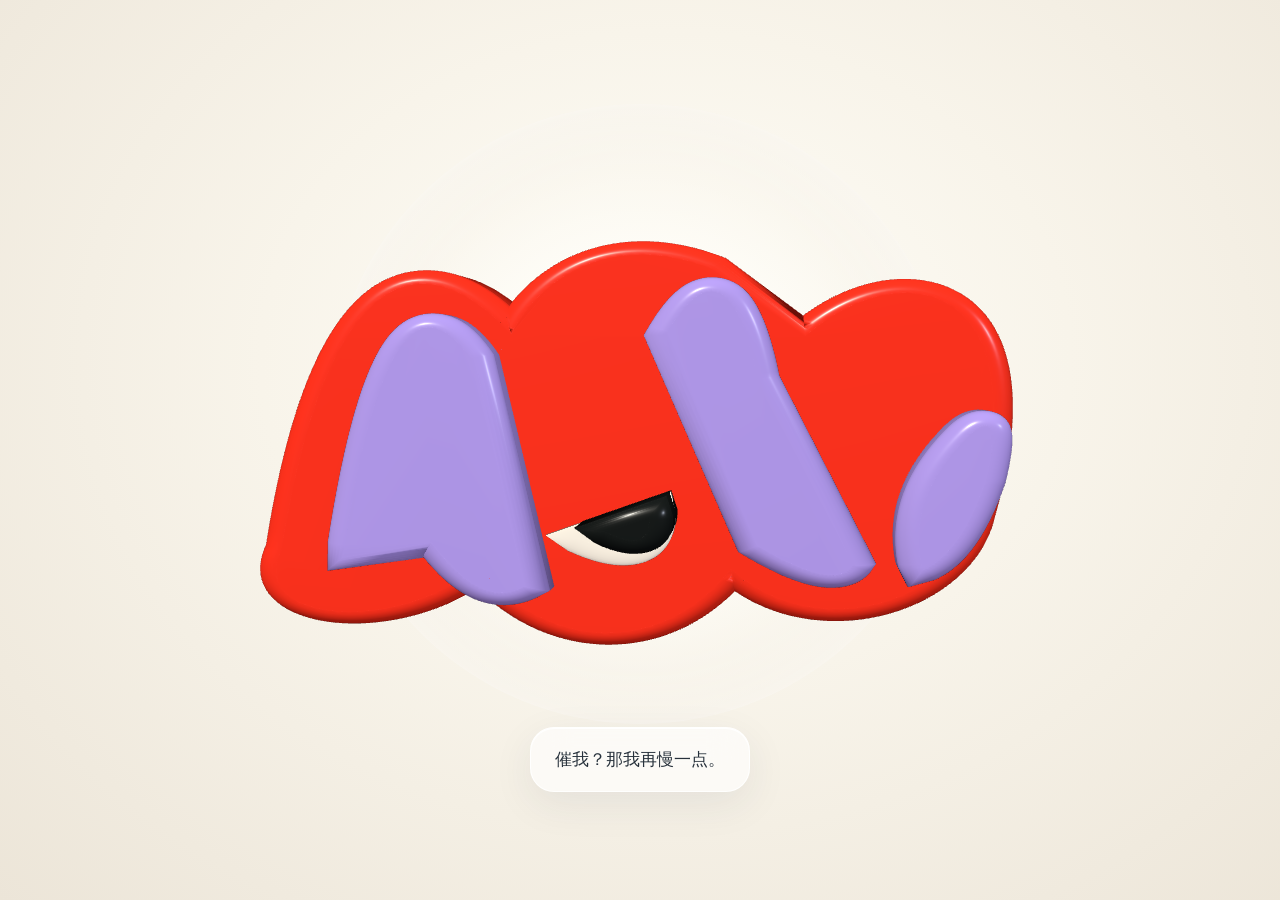
==== friends.html @ cf563f34 "Keep speech clear of faces and refresh animation cache" ====
<!doctype html><html lang="zh-CN"><head><meta charset="utf-8"><meta name="viewport" content="width=device-width,initial-scale=1,viewport-fit=cover"><title>情绪小怪</title><link rel="stylesheet" href="style.css?v=9"><style>.speech-bubble{top:auto;bottom:12%;transform:translateX(-50%)}.speech-bubble.show{transform:translateX(-50%)}.speech-bubble:after{display:none}</style></head><body><main aria-label="触摸你的果冻小怪"><div class="halo" aria-hidden="true"></div><canvas id="jelly" role="button" tabindex="0" aria-label="点击角色，听它说话"></canvas></main><script type="module" src="friends.js?v=2"></script></body></html>
---- style.css ----
:root{color-scheme:light;background:#f6f1e8}*{box-sizing:border-box}html,body{width:100%;height:100%;margin:0;overflow:hidden}body{background:radial-gradient(ellipse at 52% 40%,#fffef8 0%,#f8f4ea 43%,#ece5d8 100%)}main{position:relative;width:100%;height:100%;isolation:isolate;overflow:hidden}canvas{position:absolute;inset:0;width:100%;height:100%;outline:0;touch-action:none;cursor:grab;z-index:3}canvas:active{cursor:grabbing}canvas:focus-visible{outline:2px solid #ada9c1;outline-offset:-12px;border-radius:22px}.halo{position:absolute;left:50%;top:46%;width:min(74vw,620px);aspect-ratio:1;border-radius:50%;transform:translate(-50%,-50%);background:radial-gradient(circle,#fffef9 30%,#f1eadc55 70%,transparent 72%);box-shadow:inset 0 0 90px #fff9;z-index:0}.orbit{position:absolute;border:1px solid #cdc5b94d;border-radius:50%;pointer-events:none;z-index:1}.orbit-a{width:18px;height:18px;left:18%;top:24%}.orbit-b{width:10px;height:10px;right:19%;bottom:24%;background:#e8ddc359}.fallback{position:absolute;left:50%;top:48%;width:min(75vw,420px);max-height:80vh;object-fit:contain;transform:translate(-50%,-50%);mix-blend-mode:multiply;z-index:2}.ready .fallback{visibility:hidden;pointer-events:none}.touch-ring{position:absolute;left:50%;top:73%;width:34px;height:14px;border:1px solid #c2b7a373;border-radius:50%;transform:translate(-50%,-50%);pointer-events:none;z-index:1;animation:hint 3.5s ease-in-out infinite}@keyframes hint{0%,60%,100%{opacity:.12;transform:translate(-50%,-50%) scale(.85)}75%{opacity:.6;transform:translate(-50%,-50%) scale(1.2)}}@media(prefers-reduced-motion:reduce){.touch-ring{animation:none}}
.speech-bubble{position:absolute;z-index:5;left:50%;top:max(32px,14%);transform:translate(-50%,12px) scale(.96);width:max-content;max-width:calc(100% - 48px);padding:18px 24px;border-radius:24px;background:rgba(255,255,255,.64);border:1px solid rgba(255,255,255,.88);box-shadow:0 12px 40px #28334714,inset 0 1px 0 #fff;backdrop-filter:blur(18px);-webkit-backdrop-filter:blur(18px);color:#27313b;font:500 17px/1.6 'Microsoft YaHei',sans-serif;opacity:0;pointer-events:none;transition:opacity .25s,transform .35s}.speech-bubble.show{opacity:1;transform:translate(-50%,0) scale(1)}.speech-bubble:after{content:'';position:absolute;bottom:-7px;left:60%;width:14px;height:14px;background:rgba(255,255,255,.64);transform:rotate(45deg);border-right:1px solid #fff9;border-bottom:1px solid #fff9}@media(max-width:600px){.speech-bubble{top:22%;font-size:16px;padding:14px 20px}}@media(prefers-reduced-motion:reduce){.speech-bubble{transition:none}}
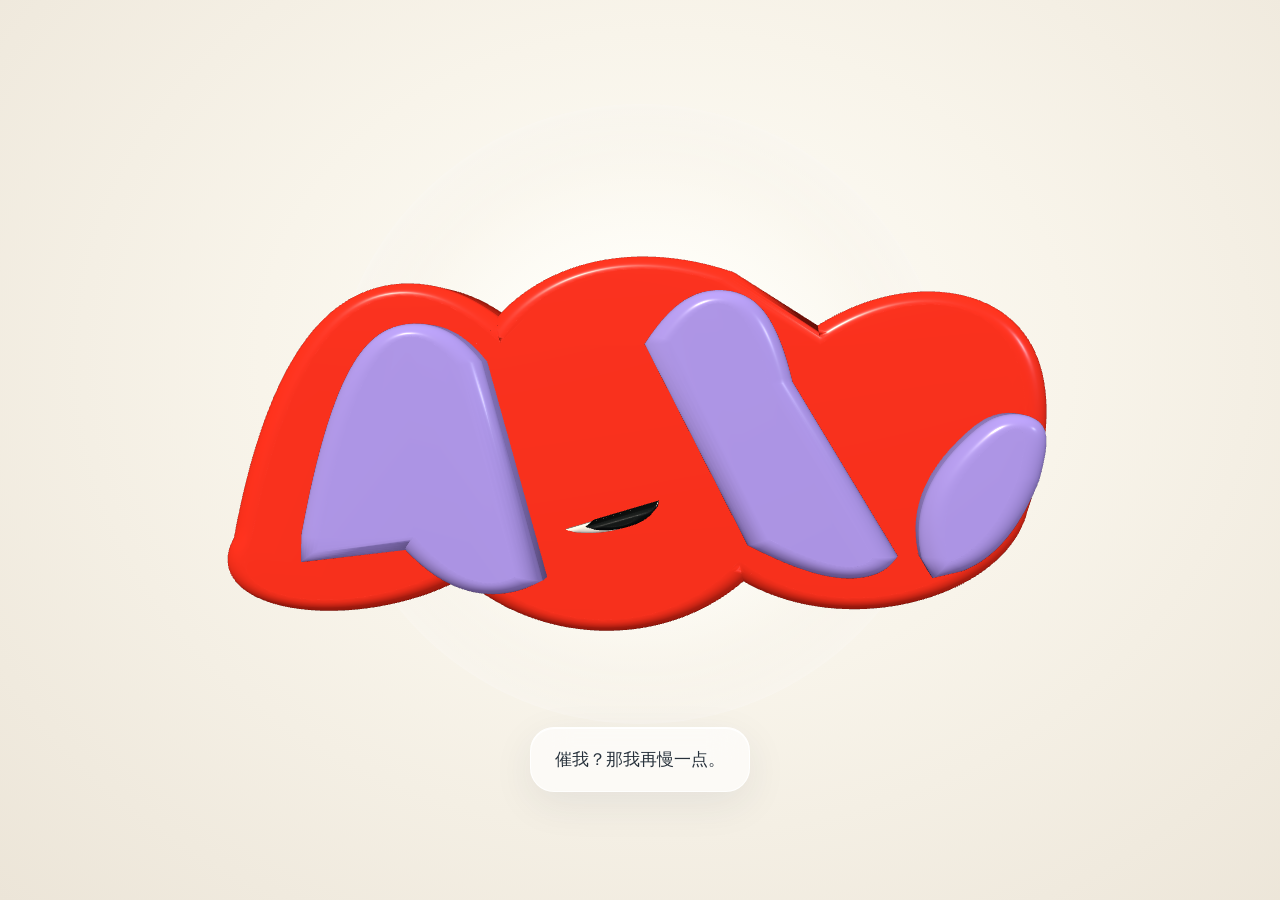
==== commit b5bad08a: "Add continuous elastic gestures and integrated hiding motion" ====
--- a/friends.html
+++ b/friends.html
@@ -1 +1 @@
-<!doctype html><html lang="zh-CN"><head><meta charset="utf-8"><meta name="viewport" content="width=device-width,initial-scale=1,viewport-fit=cover"><title>情绪小怪</title><link rel="stylesheet" href="style.css?v=9"><style>.speech-bubble{top:auto;bottom:12%;transform:translateX(-50%)}.speech-bubble.show{transform:translateX(-50%)}.speech-bubble:after{display:none}</style></head><body><main aria-label="触摸你的果冻小怪"><div class="halo" aria-hidden="true"></div><canvas id="jelly" role="button" tabindex="0" aria-label="点击角色，听它说话"></canvas></main><script type="module" src="friends.js?v=2"></script></body></html>
+<!doctype html><html lang="zh-CN"><head><meta charset="utf-8"><meta name="viewport" content="width=device-width,initial-scale=1,viewport-fit=cover"><title>情绪小怪</title><link rel="stylesheet" href="style.css?v=9"><style>.speech-bubble{top:auto;bottom:12%;transform:translateX(-50%)}.speech-bubble.show{transform:translateX(-50%)}.speech-bubble:after{display:none}</style></head><body><main aria-label="触摸你的果冻小怪"><div class="halo" aria-hidden="true"></div><canvas id="jelly" role="button" tabindex="0" aria-label="点击角色，听它说话"></canvas></main><script type="module" src="friends.js?v=3"></script></body></html>
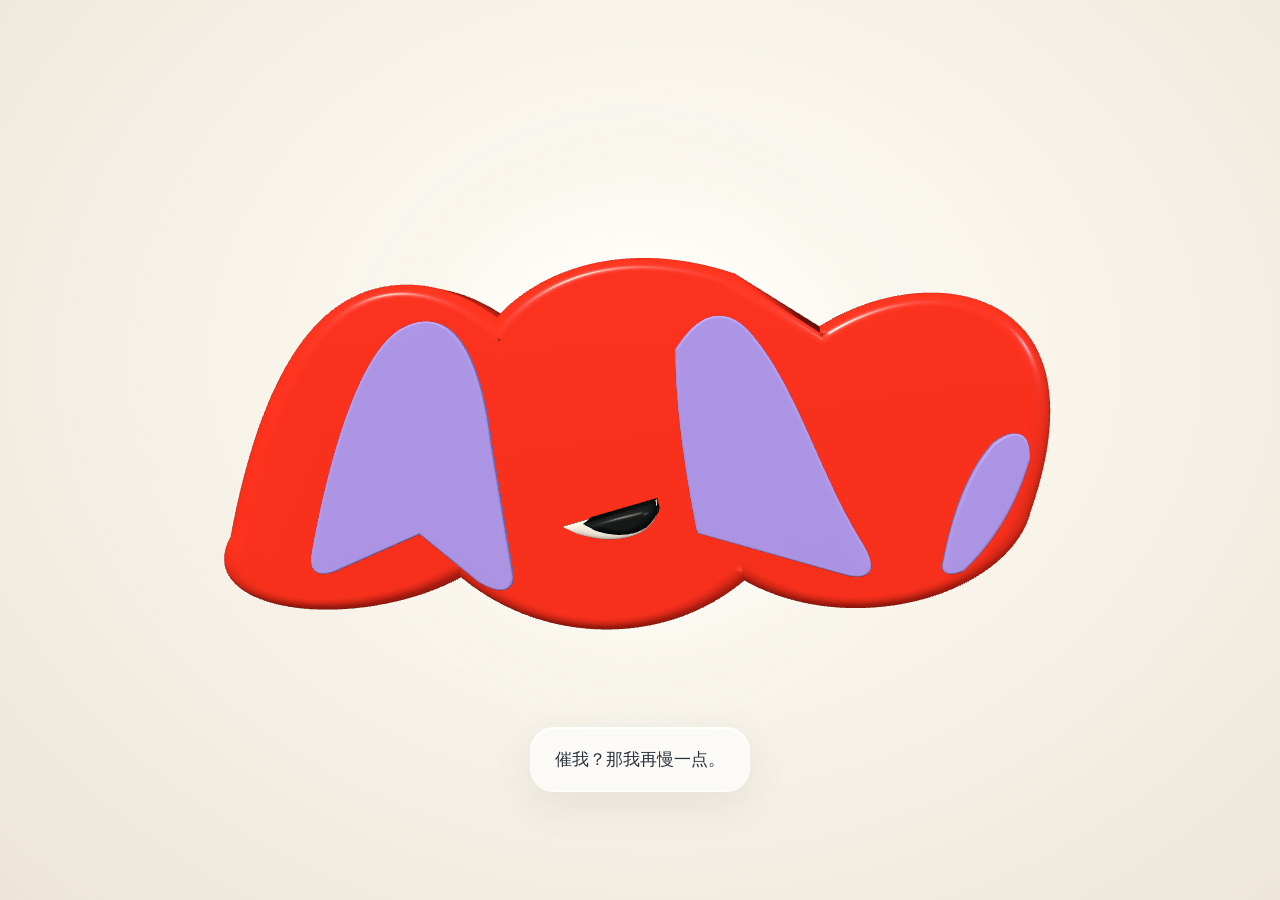
==== commit 359fcfb8: "Refine character details and add drag to orbit all ten models" ====
--- a/friends.html
+++ b/friends.html
@@ -1 +1 @@
-<!doctype html><html lang="zh-CN"><head><meta charset="utf-8"><meta name="viewport" content="width=device-width,initial-scale=1,viewport-fit=cover"><title>情绪小怪</title><link rel="stylesheet" href="style.css?v=9"><style>.speech-bubble{top:auto;bottom:12%;transform:translateX(-50%)}.speech-bubble.show{transform:translateX(-50%)}.speech-bubble:after{display:none}</style></head><body><main aria-label="触摸你的果冻小怪"><div class="halo" aria-hidden="true"></div><canvas id="jelly" role="button" tabindex="0" aria-label="点击角色，听它说话"></canvas></main><script type="module" src="friends.js?v=3"></script></body></html>
+<!doctype html><html lang="zh-CN"><head><meta charset="utf-8"><meta name="viewport" content="width=device-width,initial-scale=1,viewport-fit=cover"><title>情绪小怪</title><link rel="stylesheet" href="style.css?v=9"><style>.speech-bubble{top:auto;bottom:12%;transform:translateX(-50%)}.speech-bubble.show{transform:translateX(-50%)}.speech-bubble:after{display:none}</style></head><body><main aria-label="触摸你的果冻小怪"><div class="halo" aria-hidden="true"></div><canvas id="jelly" role="button" tabindex="0" aria-label="点击角色，听它说话"></canvas></main><script type="module" src="friends.js?v=4"></script></body></html>
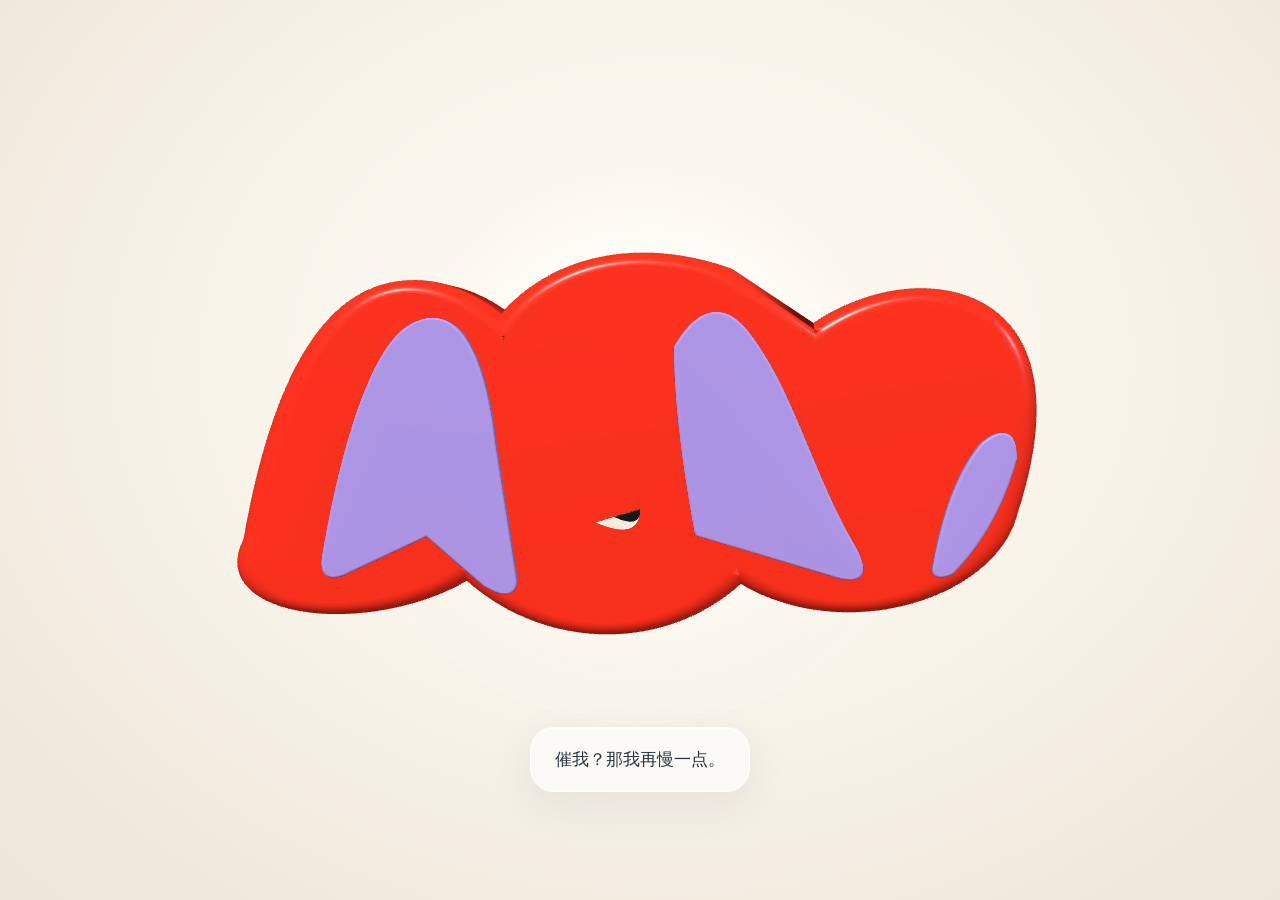
==== commit 4ba53520: "Attach facial details to bodies and fix cover occlusion and band edges" ====
--- a/friends.html
+++ b/friends.html
@@ -1 +1 @@
-<!doctype html><html lang="zh-CN"><head><meta charset="utf-8"><meta name="viewport" content="width=device-width,initial-scale=1,viewport-fit=cover"><title>情绪小怪</title><link rel="stylesheet" href="style.css?v=9"><style>.speech-bubble{top:auto;bottom:12%;transform:translateX(-50%)}.speech-bubble.show{transform:translateX(-50%)}.speech-bubble:after{display:none}</style></head><body><main aria-label="触摸你的果冻小怪"><div class="halo" aria-hidden="true"></div><canvas id="jelly" role="button" tabindex="0" aria-label="点击角色，听它说话"></canvas></main><script type="module" src="friends.js?v=4"></script></body></html>
+<!doctype html><html lang="zh-CN"><head><meta charset="utf-8"><meta name="viewport" content="width=device-width,initial-scale=1,viewport-fit=cover"><title>情绪小怪</title><link rel="stylesheet" href="style.css?v=9"><style>.speech-bubble{top:auto;bottom:12%;transform:translateX(-50%)}.speech-bubble.show{transform:translateX(-50%)}.speech-bubble:after{display:none}</style></head><body><main aria-label="触摸你的果冻小怪"><div class="halo" aria-hidden="true"></div><canvas id="jelly" role="button" tabindex="0" aria-label="点击角色，听它说话"></canvas></main><script type="module" src="friends.js?v=5"></script></body></html>
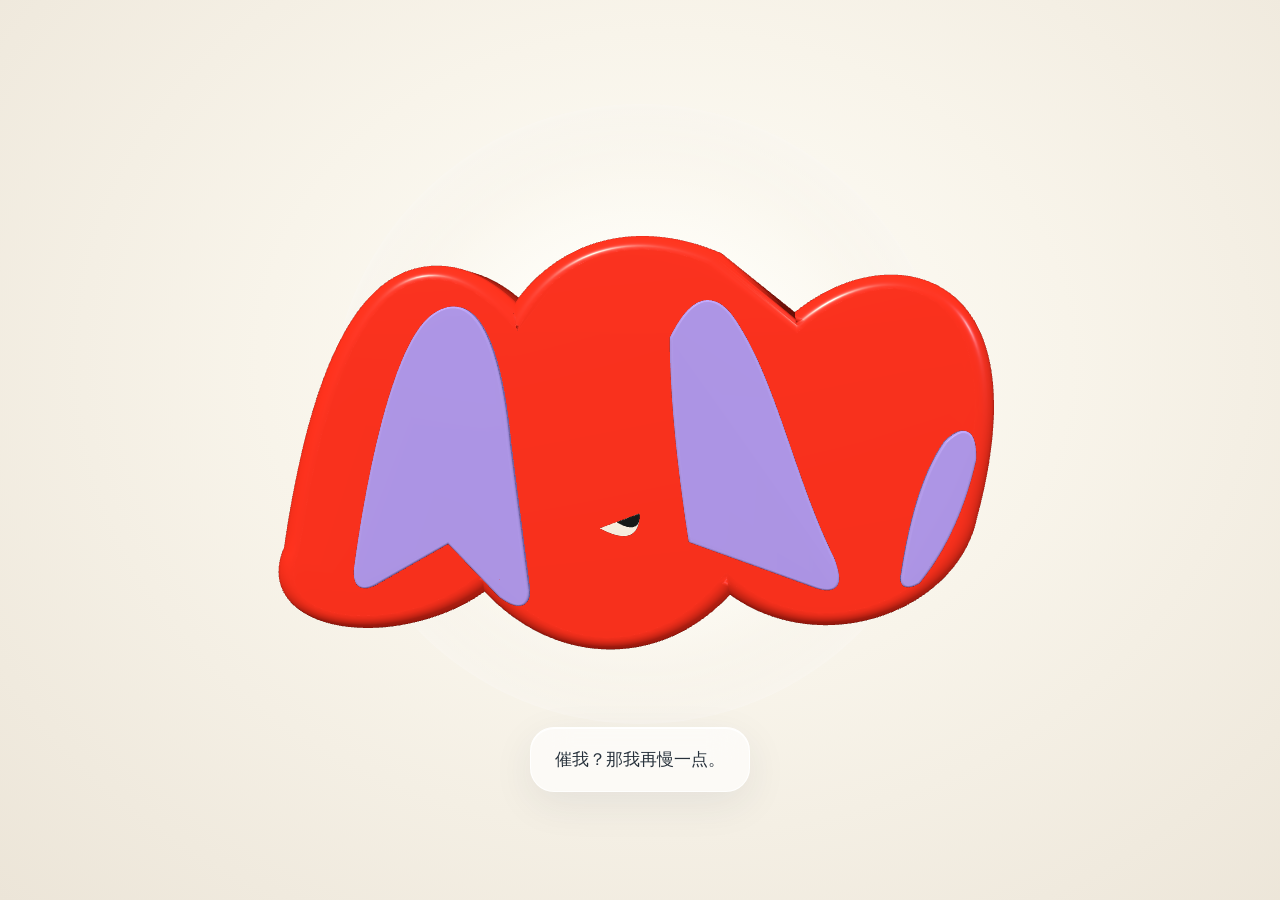
==== commit e96765d4: "Refine hiding and spiral shape and add ten character sound effects" ====
--- a/friends.html
+++ b/friends.html
@@ -1 +1 @@
-<!doctype html><html lang="zh-CN"><head><meta charset="utf-8"><meta name="viewport" content="width=device-width,initial-scale=1,viewport-fit=cover"><title>情绪小怪</title><link rel="stylesheet" href="style.css?v=9"><style>.speech-bubble{top:auto;bottom:12%;transform:translateX(-50%)}.speech-bubble.show{transform:translateX(-50%)}.speech-bubble:after{display:none}</style></head><body><main aria-label="触摸你的果冻小怪"><div class="halo" aria-hidden="true"></div><canvas id="jelly" role="button" tabindex="0" aria-label="点击角色，听它说话"></canvas></main><script type="module" src="friends.js?v=5"></script></body></html>
+<!doctype html><html lang="zh-CN"><head><meta charset="utf-8"><meta name="viewport" content="width=device-width,initial-scale=1,viewport-fit=cover"><title>情绪小怪</title><link rel="stylesheet" href="style.css?v=9"><style>.speech-bubble{top:auto;bottom:12%;transform:translateX(-50%)}.speech-bubble.show{transform:translateX(-50%)}.speech-bubble:after{display:none}</style></head><body><main aria-label="触摸你的果冻小怪"><div class="halo" aria-hidden="true"></div><canvas id="jelly" role="button" tabindex="0" aria-label="点击角色，听它说话"></canvas></main><script type="module" src="friends.js?v=6"></script></body></html>
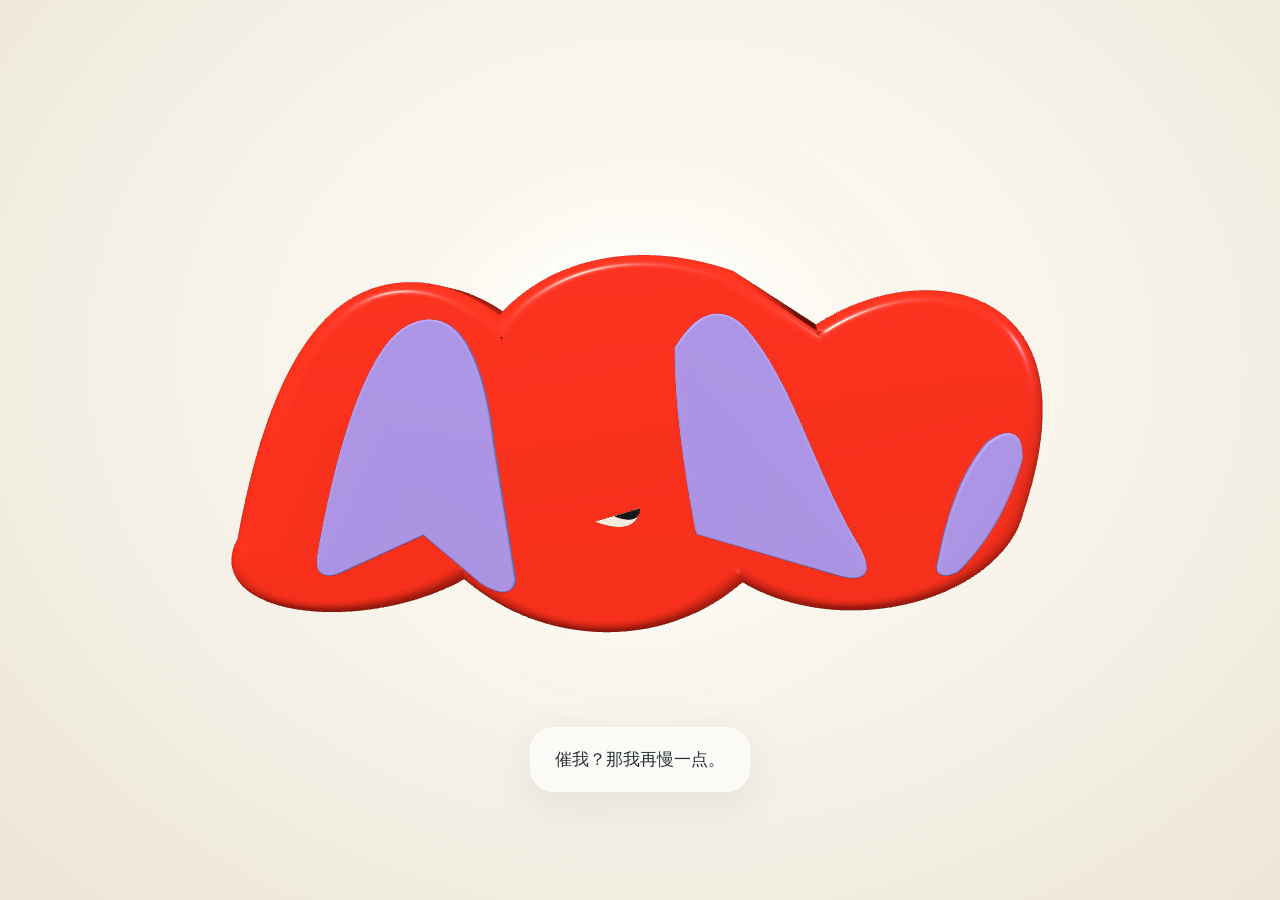
==== commit 32d40700: "Refine spiral and leaning characters, hiding hand, entrance audio and copy" ====
--- a/friends.html
+++ b/friends.html
@@ -1 +1 @@
-<!doctype html><html lang="zh-CN"><head><meta charset="utf-8"><meta name="viewport" content="width=device-width,initial-scale=1,viewport-fit=cover"><title>情绪小怪</title><link rel="stylesheet" href="style.css?v=9"><style>.speech-bubble{top:auto;bottom:12%;transform:translateX(-50%)}.speech-bubble.show{transform:translateX(-50%)}.speech-bubble:after{display:none}</style></head><body><main aria-label="触摸你的果冻小怪"><div class="halo" aria-hidden="true"></div><canvas id="jelly" role="button" tabindex="0" aria-label="点击角色，听它说话"></canvas></main><script type="module" src="friends.js?v=6"></script></body></html>
+<!doctype html><html lang="zh-CN"><head><meta charset="utf-8"><meta name="viewport" content="width=device-width,initial-scale=1,viewport-fit=cover"><title>情绪小怪</title><link rel="stylesheet" href="style.css?v=9"><style>.speech-bubble{top:auto;bottom:12%;transform:translateX(-50%)}.speech-bubble.show{transform:translateX(-50%)}.speech-bubble:after{display:none}</style></head><body><main aria-label="触摸你的果冻小怪"><div class="halo" aria-hidden="true"></div><canvas id="jelly" role="button" tabindex="0" aria-label="点击角色，听它说话"></canvas></main><script type="module" src="friends.js?v=7"></script></body></html>
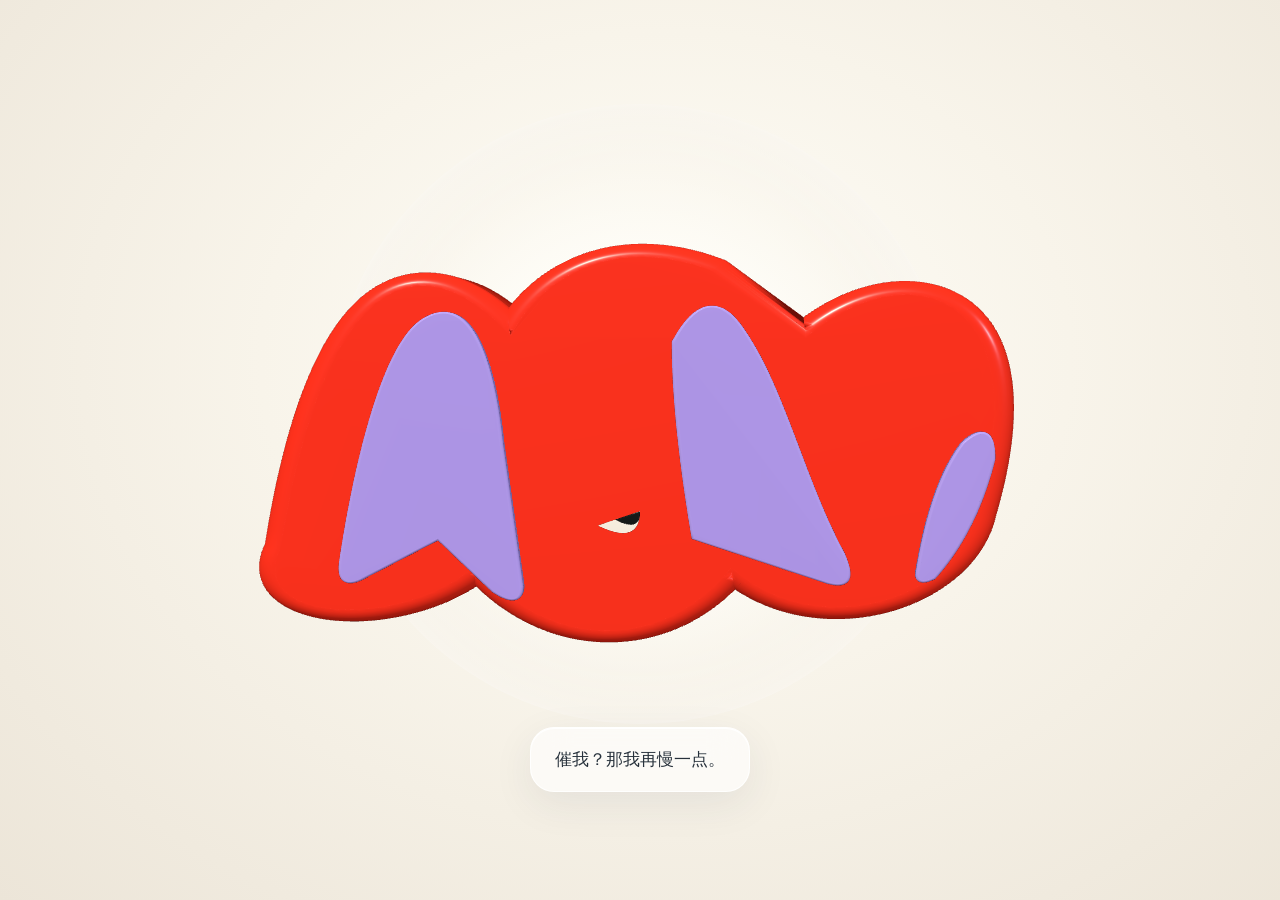
==== commit 437609bd: "Refine character occlusion, silhouettes and messages" ====
--- a/friends.html
+++ b/friends.html
@@ -1 +1 @@
-<!doctype html><html lang="zh-CN"><head><meta charset="utf-8"><meta name="viewport" content="width=device-width,initial-scale=1,viewport-fit=cover"><title>情绪小怪</title><link rel="stylesheet" href="style.css?v=9"><style>.speech-bubble{top:auto;bottom:12%;transform:translateX(-50%)}.speech-bubble.show{transform:translateX(-50%)}.speech-bubble:after{display:none}</style></head><body><main aria-label="触摸你的果冻小怪"><div class="halo" aria-hidden="true"></div><canvas id="jelly" role="button" tabindex="0" aria-label="点击角色，听它说话"></canvas></main><script type="module" src="friends.js?v=7"></script></body></html>
+<!doctype html><html lang="zh-CN"><head><meta charset="utf-8"><meta name="viewport" content="width=device-width,initial-scale=1,viewport-fit=cover"><title>情绪小怪</title><link rel="stylesheet" href="style.css?v=9"><style>.speech-bubble{top:auto;bottom:12%;transform:translateX(-50%)}.speech-bubble.show{transform:translateX(-50%)}.speech-bubble:after{display:none}</style></head><body><main aria-label="触摸你的果冻小怪"><div class="halo" aria-hidden="true"></div><canvas id="jelly" role="button" tabindex="0" aria-label="点击角色，听它说话"></canvas></main><script type="module" src="friends.js?v=8"></script></body></html>
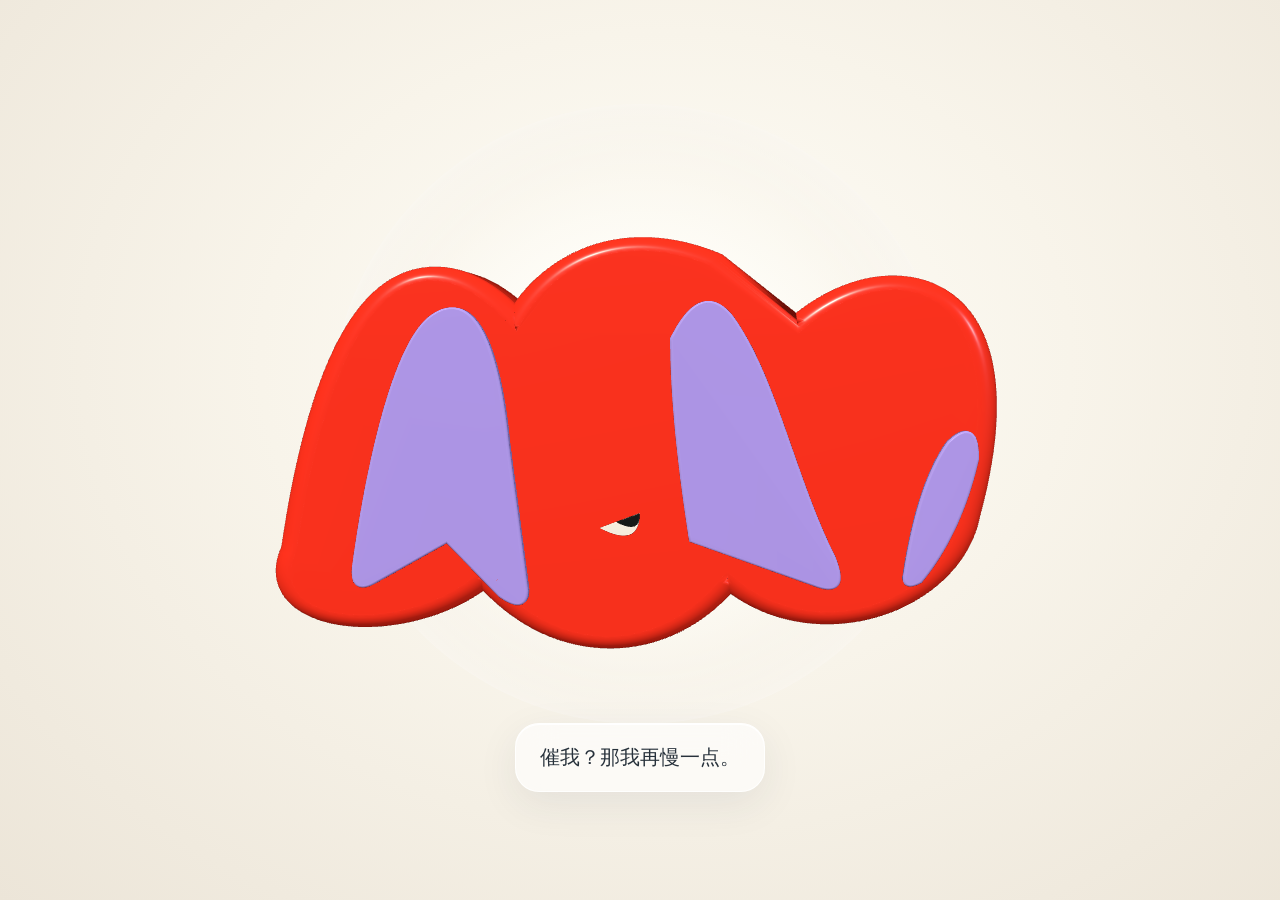
==== commit 98603be7: "Fix reveal sequence and unify first-line captions" ====
--- a/friends.html
+++ b/friends.html
@@ -1 +1 @@
-<!doctype html><html lang="zh-CN"><head><meta charset="utf-8"><meta name="viewport" content="width=device-width,initial-scale=1,viewport-fit=cover"><title>情绪小怪</title><link rel="stylesheet" href="style.css?v=9"><style>.speech-bubble{top:auto;bottom:12%;transform:translateX(-50%)}.speech-bubble.show{transform:translateX(-50%)}.speech-bubble:after{display:none}</style></head><body><main aria-label="触摸你的果冻小怪"><div class="halo" aria-hidden="true"></div><canvas id="jelly" role="button" tabindex="0" aria-label="点击角色，听它说话"></canvas></main><script type="module" src="friends.js?v=8"></script></body></html>
+<!doctype html><html lang="zh-CN"><head><meta charset="utf-8"><meta name="viewport" content="width=device-width,initial-scale=1,viewport-fit=cover"><title>情绪小怪</title><link rel="stylesheet" href="style.css?v=10"><style>.speech-bubble{top:auto;bottom:12%;transform:translateX(-50%)}.speech-bubble.show{transform:translateX(-50%)}.speech-bubble:after{display:none}</style></head><body><main aria-label="触摸你的果冻小怪"><div class="halo" aria-hidden="true"></div><canvas id="jelly" role="button" tabindex="0" aria-label="点击角色，听它说话"></canvas></main><script type="module" src="friends.js?v=9"></script></body></html>
--- a/style.css
+++ b/style.css
@@ -1,2 +1,5 @@
 :root{color-scheme:light;background:#f6f1e8}*{box-sizing:border-box}html,body{width:100%;height:100%;margin:0;overflow:hidden}body{background:radial-gradient(ellipse at 52% 40%,#fffef8 0%,#f8f4ea 43%,#ece5d8 100%)}main{position:relative;width:100%;height:100%;isolation:isolate;overflow:hidden}canvas{position:absolute;inset:0;width:100%;height:100%;outline:0;touch-action:none;cursor:grab;z-index:3}canvas:active{cursor:grabbing}canvas:focus-visible{outline:2px solid #ada9c1;outline-offset:-12px;border-radius:22px}.halo{position:absolute;left:50%;top:46%;width:min(74vw,620px);aspect-ratio:1;border-radius:50%;transform:translate(-50%,-50%);background:radial-gradient(circle,#fffef9 30%,#f1eadc55 70%,transparent 72%);box-shadow:inset 0 0 90px #fff9;z-index:0}.orbit{position:absolute;border:1px solid #cdc5b94d;border-radius:50%;pointer-events:none;z-index:1}.orbit-a{width:18px;height:18px;left:18%;top:24%}.orbit-b{width:10px;height:10px;right:19%;bottom:24%;background:#e8ddc359}.fallback{position:absolute;left:50%;top:48%;width:min(75vw,420px);max-height:80vh;object-fit:contain;transform:translate(-50%,-50%);mix-blend-mode:multiply;z-index:2}.ready .fallback{visibility:hidden;pointer-events:none}.touch-ring{position:absolute;left:50%;top:73%;width:34px;height:14px;border:1px solid #c2b7a373;border-radius:50%;transform:translate(-50%,-50%);pointer-events:none;z-index:1;animation:hint 3.5s ease-in-out infinite}@keyframes hint{0%,60%,100%{opacity:.12;transform:translate(-50%,-50%) scale(.85)}75%{opacity:.6;transform:translate(-50%,-50%) scale(1.2)}}@media(prefers-reduced-motion:reduce){.touch-ring{animation:none}}
 .speech-bubble{position:absolute;z-index:5;left:50%;top:max(32px,14%);transform:translate(-50%,12px) scale(.96);width:max-content;max-width:calc(100% - 48px);padding:18px 24px;border-radius:24px;background:rgba(255,255,255,.64);border:1px solid rgba(255,255,255,.88);box-shadow:0 12px 40px #28334714,inset 0 1px 0 #fff;backdrop-filter:blur(18px);-webkit-backdrop-filter:blur(18px);color:#27313b;font:500 17px/1.6 'Microsoft YaHei',sans-serif;opacity:0;pointer-events:none;transition:opacity .25s,transform .35s}.speech-bubble.show{opacity:1;transform:translate(-50%,0) scale(1)}.speech-bubble:after{content:'';position:absolute;bottom:-7px;left:60%;width:14px;height:14px;background:rgba(255,255,255,.64);transform:rotate(45deg);border-right:1px solid #fff9;border-bottom:1px solid #fff9}@media(max-width:600px){.speech-bubble{top:22%;font-size:16px;padding:14px 20px}}@media(prefers-reduced-motion:reduce){.speech-bubble{transition:none}}
+
+/* Shared first-line treatment for every character. */
+.speech-bubble{top:auto!important;bottom:12%;font-size:20px!important;line-height:1.55;text-align:center;text-wrap:balance;transform:translateX(-50%)}.speech-bubble.show{transform:translateX(-50%)}.speech-bubble:after{display:none}
